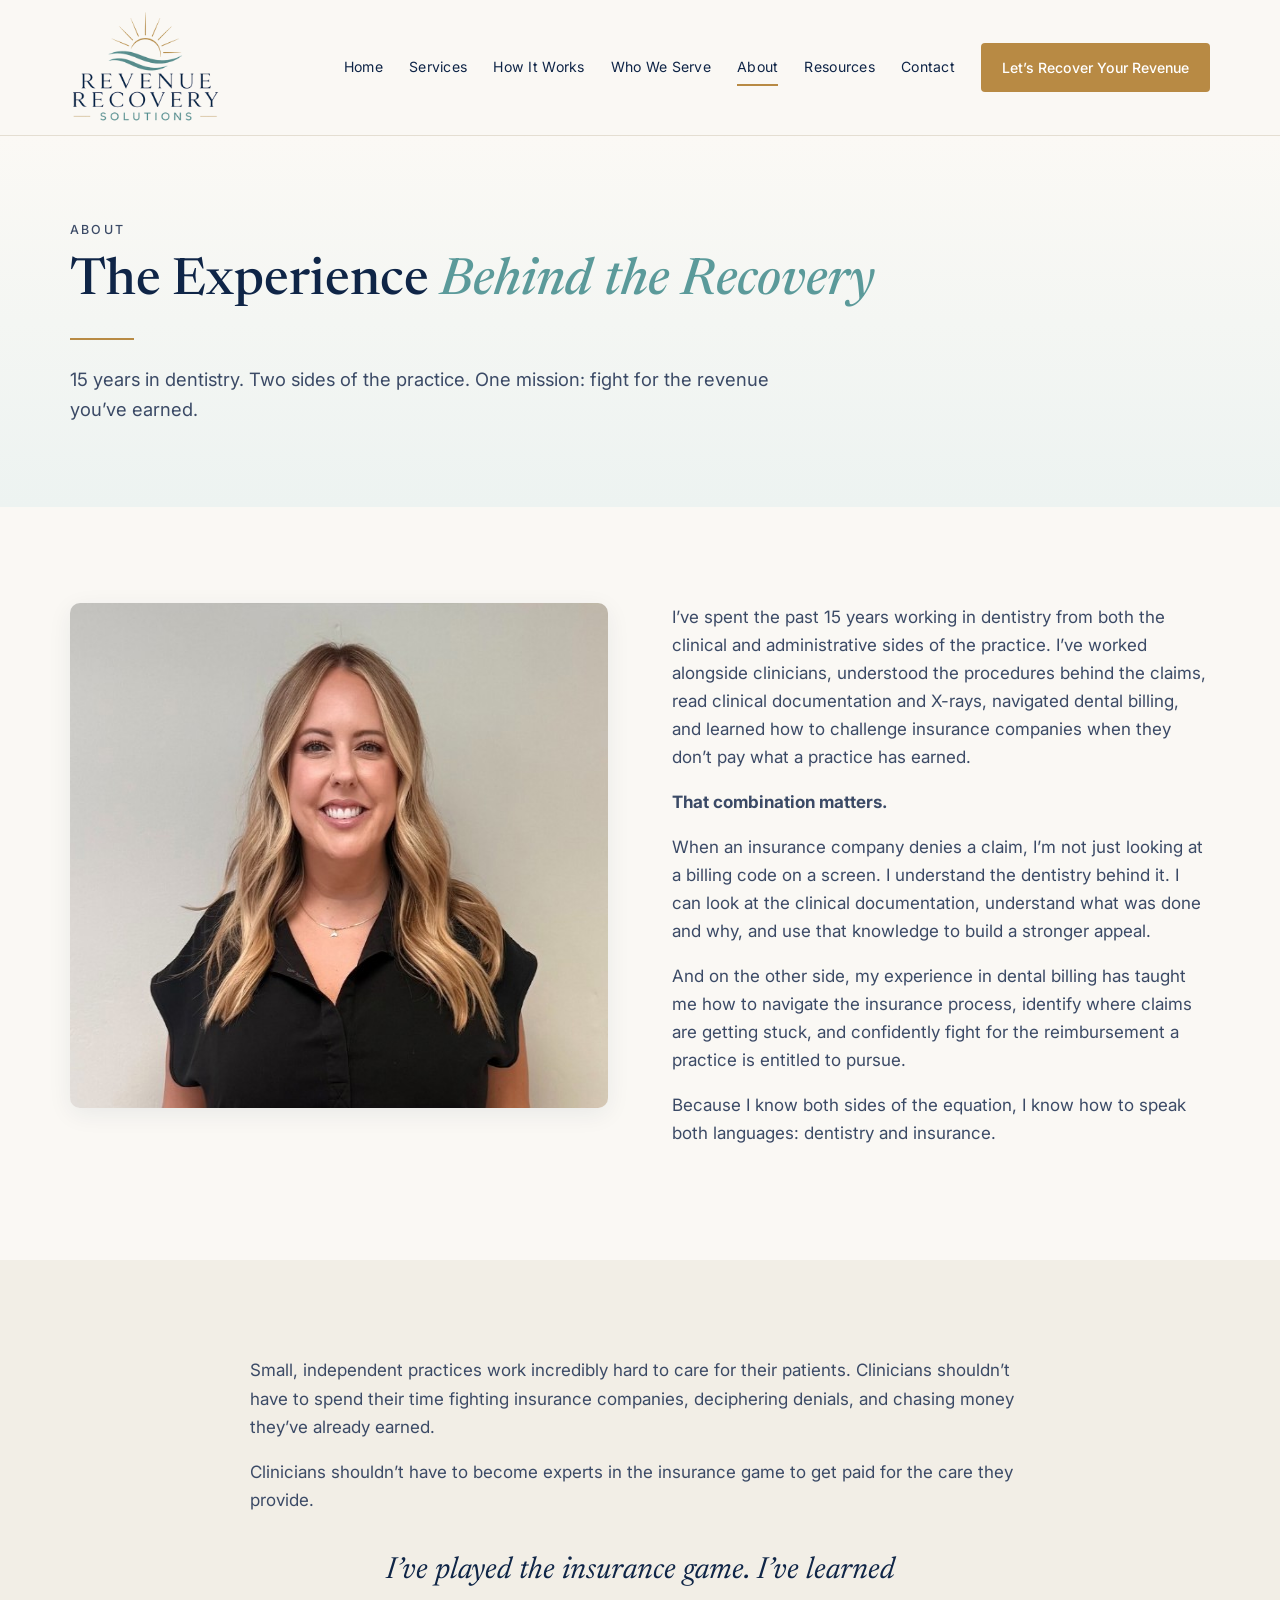
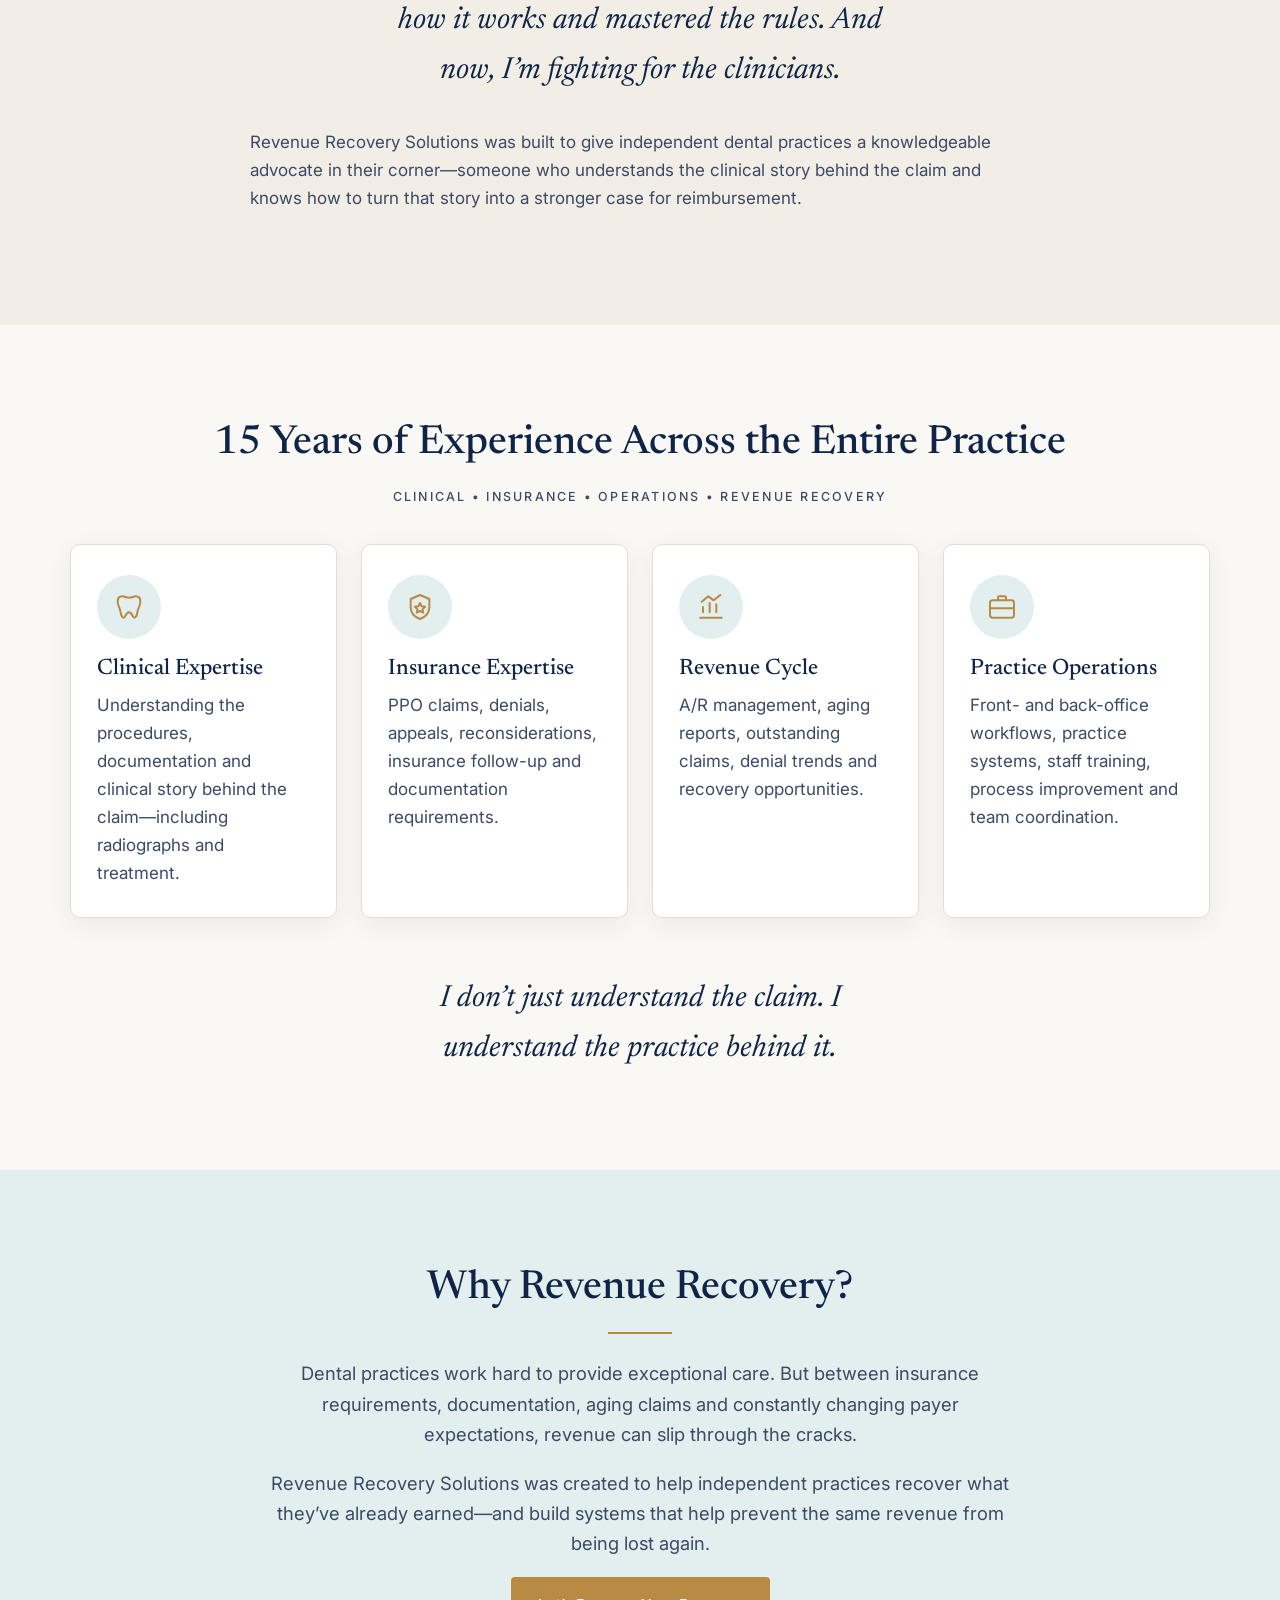
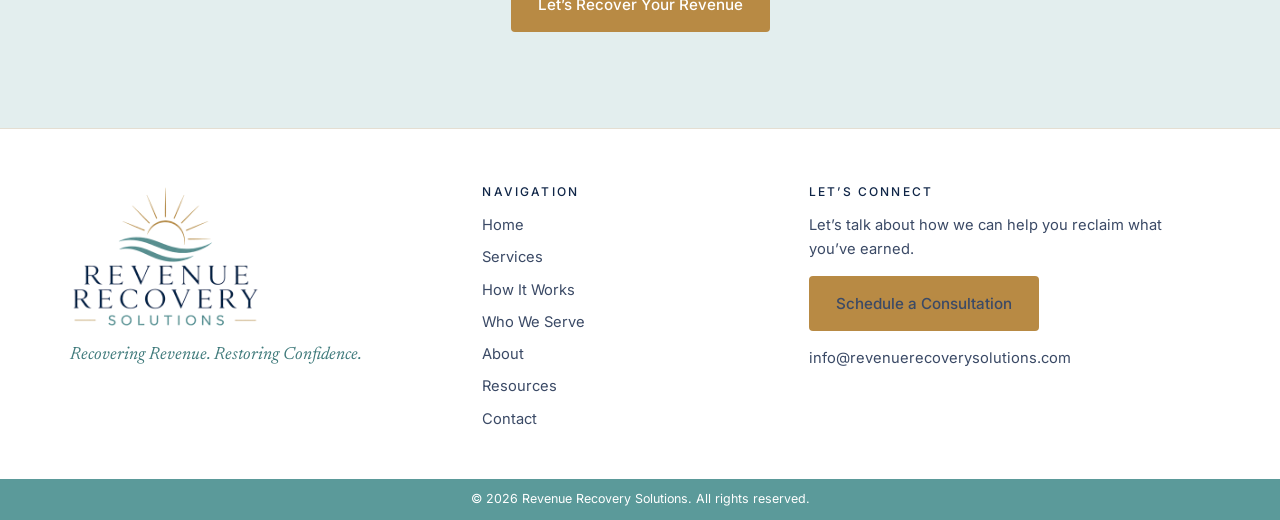
==== about.html @ 4d82f550 "Site Test" ====
<!doctype html>
<html lang="en">
<head>
<meta charset="utf-8">
<meta name="viewport" content="width=device-width, initial-scale=1">
<title>About | Revenue Recovery Solutions</title>
<meta name="description" content="15 years in dentistry across clinical, insurance and operations. Revenue Recovery Solutions fights for the revenue independent practices have earned.">
<link rel="icon" href="favicon.svg" type="image/svg+xml">
<link rel="icon" href="favicon.ico" sizes="48x48">
<link rel="apple-touch-icon" href="apple-touch-icon.png">
<meta name="theme-color" content="#0f2547">
<link rel="preconnect" href="https://fonts.googleapis.com">
<link rel="preconnect" href="https://fonts.gstatic.com" crossorigin>
<link href="https://fonts.googleapis.com/css2?family=Inter:wght@400;500;600&family=Newsreader:ital,opsz,wght@0,6..72,400;0,6..72,500;1,6..72,400&display=swap" rel="stylesheet">
<link rel="stylesheet" href="css/styles.css">
</head>
<body>
<header id="site-header"></header>

<main>
  <section class="page-hero">
    <div class="container">
      <p class="eyebrow">About</p>
      <h1>The Experience <em>Behind the Recovery</em></h1>
      <hr class="rule">
      <p class="lead">15 years in dentistry. Two sides of the practice. One mission: fight for the revenue you&rsquo;ve earned.</p>
    </div>
  </section>

  <section class="section">
    <div class="container split" style="align-items:start">
      <div class="reveal">
        <img class="about-photo" src="assets/aboutPic.jpg" alt="Founder of Revenue Recovery Solutions" width="600" height="505">
      </div>
      <div class="reveal">
        <p>I&rsquo;ve spent the past 15 years working in dentistry from both the clinical and administrative sides of the practice. I&rsquo;ve worked alongside clinicians, understood the procedures behind the claims, read clinical documentation and X-rays, navigated dental billing, and learned how to challenge insurance companies when they don&rsquo;t pay what a practice has earned.</p>
        <p><strong>That combination matters.</strong></p>
        <p>When an insurance company denies a claim, I&rsquo;m not just looking at a billing code on a screen. I understand the dentistry behind it. I can look at the clinical documentation, understand what was done and why, and use that knowledge to build a stronger appeal.</p>
        <p>And on the other side, my experience in dental billing has taught me how to navigate the insurance process, identify where claims are getting stuck, and confidently fight for the reimbursement a practice is entitled to pursue.</p>
        <p>Because I know both sides of the equation, I know how to speak both languages: dentistry and insurance.</p>
      </div>
    </div>
  </section>

  <section class="section alt">
    <div class="narrow reveal">
      <p>Small, independent practices work incredibly hard to care for their patients. Clinicians shouldn&rsquo;t have to spend their time fighting insurance companies, deciphering denials, and chasing money they&rsquo;ve already earned.</p>
      <p>Clinicians shouldn&rsquo;t have to become experts in the insurance game to get paid for the care they provide.</p>
      <p class="pullquote" style="margin:32px auto">I&rsquo;ve played the insurance game. I&rsquo;ve learned how it works and mastered the rules. And now, I&rsquo;m fighting for the clinicians.</p>
      <p>Revenue Recovery Solutions was built to give independent dental practices a knowledgeable advocate in their corner&mdash;someone who understands the clinical story behind the claim and knows how to turn that story into a stronger case for reimbursement.</p>
    </div>
  </section>

  <section class="section">
    <div class="container center">
      <h2 class="reveal">15 Years of Experience Across the Entire Practice</h2>
      <p class="eyebrow reveal">Clinical &bull; Insurance &bull; Operations &bull; Revenue Recovery</p>
      <div class="grid g4" style="margin-top:36px;text-align:left">
        <div class="card reveal"><i data-icon="tooth"></i><h3>Clinical Expertise</h3><p>Understanding the procedures, documentation and clinical story behind the claim&mdash;including radiographs and treatment.</p></div>
        <div class="card reveal"><i data-icon="shield"></i><h3>Insurance Expertise</h3><p>PPO claims, denials, appeals, reconsiderations, insurance follow-up and documentation requirements.</p></div>
        <div class="card reveal"><i data-icon="chart"></i><h3>Revenue Cycle</h3><p>A/R management, aging reports, outstanding claims, denial trends and recovery opportunities.</p></div>
        <div class="card reveal"><i data-icon="briefcase"></i><h3>Practice Operations</h3><p>Front- and back-office workflows, practice systems, staff training, process improvement and team coordination.</p></div>
      </div>
      <p class="pullquote reveal" style="margin-top:56px">I don&rsquo;t just understand the claim. I understand the practice behind it.</p>
    </div>
  </section>

  <section class="section pale">
    <div class="narrow center reveal">
      <h2>Why Revenue Recovery?</h2>
      <hr class="rule">
      <p class="lead">Dental practices work hard to provide exceptional care. But between insurance requirements, documentation, aging claims and constantly changing payer expectations, revenue can slip through the cracks.</p>
      <p class="lead">Revenue Recovery Solutions was created to help independent practices recover what they&rsquo;ve already earned&mdash;and build systems that help prevent the same revenue from being lost again.</p>
      <a class="btn btn-gold" href="contact.html">Let&rsquo;s Recover Your Revenue</a>
    </div>
  </section>
</main>

<footer id="site-footer"></footer>
<script src="js/main.js"></script>
</body>
</html>
---- css/styles.css ----
/* Revenue Recovery Solutions — modern coastal */
:root {
  --navy: #0f2547;
  --navy-soft: #3b4a66;
  --teal: #5b9a9a;
  --teal-dark: #3f7a7b;
  --teal-pale: #e3eeee;
  --gold: #b88a44;
  --gold-dark: #9c7335;
  --cream: #faf8f4;
  --sand: #f2eee6;
  --white: #fff;
  --line: #e4ded2;
  --shadow: 0 6px 24px rgba(15, 37, 71, 0.07);
  --radius: 10px;
  --serif: "Newsreader", Georgia, "Times New Roman", serif;
  --sans: "Inter", system-ui, -apple-system, "Segoe UI", sans-serif;
}

*, *::before, *::after { box-sizing: border-box; }
html { scroll-behavior: smooth; }
body {
  margin: 0;
  font-family: var(--sans);
  color: var(--navy-soft);
  background: var(--cream);
  line-height: 1.65;
  font-size: 17px;
}
img { max-width: 100%; display: block; }
a { color: var(--teal-dark); }
h1, h2, h3, h4 { font-family: var(--serif); color: var(--navy); font-weight: 500; line-height: 1.15; margin: 0 0 .5em; }
h1 { font-size: clamp(2.4rem, 5.5vw, 4rem); }
h2 { font-size: clamp(1.8rem, 3.4vw, 2.5rem); }
h3 { font-size: 1.4rem; }
p { margin: 0 0 1em; }
em, .accent { color: var(--teal); font-style: italic; }

.container { width: min(1140px, 100% - 40px); margin-inline: auto; }
.narrow { width: min(780px, 100% - 40px); margin-inline: auto; }
.section { padding: clamp(56px, 8vw, 96px) 0; }
.section.alt { background: var(--sand); }
.section.pale { background: var(--teal-pale); }
.center { text-align: center; }
.rule { width: 64px; height: 2px; background: var(--gold); border: 0; margin: 20px 0 24px; }
.center .rule { margin-inline: auto; }
.eyebrow { font-size: .78rem; letter-spacing: .18em; text-transform: uppercase; color: var(--navy-soft); font-weight: 500; }
.lead { font-size: 1.15rem; max-width: 62ch; }
.center .lead { margin-inline: auto; }

/* Buttons */
.btn {
  display: inline-block; padding: 14px 26px; border-radius: 4px; font-weight: 500; font-size: .95rem;
  text-decoration: none; border: 1.5px solid transparent; cursor: pointer; font-family: var(--sans);
  transition: background .2s, color .2s, border-color .2s, transform .2s;
}
.btn:hover { transform: translateY(-1px); }
.btn-gold { background: var(--gold); color: #fff; }
.btn-gold:hover { background: var(--gold-dark); }
.btn-outline { background: transparent; color: var(--teal-dark); border-color: var(--teal); }
.btn-outline:hover { background: var(--teal-pale); }
.btn-row { display: flex; gap: 14px; flex-wrap: wrap; }

/* Header */
.site-header { position: sticky; top: 0; z-index: 50; background: rgba(250, 248, 244, .95); backdrop-filter: blur(8px); border-bottom: 1px solid var(--line); }
.header-inner { display: flex; align-items: center; justify-content: space-between; gap: 20px; padding: 10px 0; }
.logo {
  display: block; width: 150px; aspect-ratio: 1030 / 790; flex: none;
  background: url("../assets/logo-420.png") center / contain no-repeat;
}
.nav { display: flex; align-items: center; gap: 26px; }
.nav a.link { text-decoration: none; color: var(--navy); font-size: .88rem; letter-spacing: .02em; padding: 6px 0; border-bottom: 2px solid transparent; }
.nav a.link:hover, .nav a.link.active { border-color: var(--gold); }
.nav .btn { padding: 12px 20px; font-size: .88rem; color: #fff; }
.menu-toggle { display: none; background: none; border: 1px solid var(--line); border-radius: 6px; padding: 8px 12px; font-size: 1rem; color: var(--navy); cursor: pointer; }

@media (max-width: 1020px) {
  .menu-toggle { display: block; }
  .nav {
    display: none; position: absolute; top: 100%; left: 0; right: 0; flex-direction: column; align-items: flex-start;
    gap: 0; background: var(--cream); padding: 12px 20px 22px; border-bottom: 1px solid var(--line);
  }
  .nav.open { display: flex; }
  .nav a.link { padding: 12px 0; width: 100%; border-bottom: 1px solid var(--line); }
  .nav .btn { margin-top: 16px; }
}

/* Hero */
.hero { position: relative; overflow: hidden; background: linear-gradient(180deg, #fbf9f5 0%, #eef3f1 100%); padding: clamp(60px, 9vw, 120px) 0 clamp(90px, 12vw, 150px); }
.hero::after {
  content: ""; position: absolute; right: 0; bottom: 0; width: min(46vw, 640px); aspect-ratio: 344 / 420;
  background: url("../assets/Coastal Dental Revenue Recovery Homepage.png") 100% 7.1% / 251% auto no-repeat;
  -webkit-mask-image: linear-gradient(90deg, transparent, #000 45%); mask-image: linear-gradient(90deg, transparent, #000 45%);
  opacity: .9; pointer-events: none;
}
.hero-inner { position: relative; z-index: 1; }
.hero p.lead { max-width: 44ch; }
.hero .tags { margin-top: 36px; font-size: .75rem; letter-spacing: .2em; text-transform: uppercase; color: var(--navy-soft); }
.hero .tags span { color: var(--gold); margin: 0 10px; }
.wave { position: absolute; left: 0; right: 0; bottom: -1px; height: 70px; z-index: 2; }
@media (max-width: 760px) { .hero::after { opacity: .3; width: 90vw; } }

/* Page header (inner pages) */
.page-hero { background: linear-gradient(180deg, #fbf9f5, #edf3f1); padding: clamp(48px, 7vw, 84px) 0 clamp(40px, 6vw, 64px); }
.page-hero h1 { font-size: clamp(2.1rem, 4.5vw, 3.2rem); }

/* Cards */
.grid { display: grid; gap: 24px; }
.g2 { grid-template-columns: repeat(2, 1fr); }
.g3 { grid-template-columns: repeat(3, 1fr); }
.g4 { grid-template-columns: repeat(4, 1fr); }
@media (max-width: 960px) { .g4 { grid-template-columns: repeat(2, 1fr); } .g3 { grid-template-columns: repeat(2, 1fr); } }
@media (max-width: 640px) { .g2, .g3, .g4 { grid-template-columns: 1fr; } }
.card { background: var(--white); border: 1px solid var(--line); border-radius: var(--radius); padding: 30px 26px; box-shadow: var(--shadow); }
.card.centered { text-align: center; }
.card h3 { margin-bottom: .35em; }
.card p:last-child { margin-bottom: 0; }
.icon { width: 64px; height: 64px; border-radius: 50%; background: var(--teal-pale); display: grid; place-items: center; margin-bottom: 18px; }
.centered .icon { margin-inline: auto; }
.icon svg { width: 32px; height: 32px; stroke: var(--gold); fill: none; stroke-width: 1.5; stroke-linecap: round; stroke-linejoin: round; }
.card .mini-rule { width: 28px; height: 2px; background: var(--gold); margin: 10px auto 12px; }

/* Split */
.split { display: grid; grid-template-columns: 1fr 1fr; gap: clamp(28px, 5vw, 64px); align-items: center; }
@media (max-width: 820px) { .split { grid-template-columns: 1fr; } }
.photo-meeting {
  min-height: 340px; border-radius: var(--radius);
  background: url("../assets/Coastal Dental Revenue Recovery Homepage.png") 0% 55.7% / 191% auto no-repeat;
}

/* Callout band */
.band { display: flex; gap: 16px; align-items: center; background: var(--teal-pale); border: 1px solid #d3e3e3; border-radius: var(--radius); padding: 20px 26px; }
.band h3 { margin: 0; font-size: 1.2rem; }
.band p { margin: 0; font-size: .95rem; }
.band svg { width: 40px; height: 40px; flex: none; stroke: var(--gold); fill: none; stroke-width: 1.5; stroke-linecap: round; stroke-linejoin: round; }

/* Services */
.cat-head { display: flex; align-items: baseline; gap: 16px; margin-bottom: 24px; }
.cat-num { font-family: var(--serif); font-size: 2.6rem; color: var(--gold); line-height: 1; }
.checklist { list-style: none; padding: 0; margin: 0; columns: 2; column-gap: 40px; }
.checklist li { padding: 8px 0 8px 28px; position: relative; break-inside: avoid; }
.checklist li::before { content: ""; position: absolute; left: 0; top: 15px; width: 12px; height: 7px; border-left: 2px solid var(--gold); border-bottom: 2px solid var(--gold); transform: rotate(-45deg); }
.single-col { columns: 1; }
@media (max-width: 700px) { .checklist { columns: 1; } }
.no-list { list-style: none; padding: 0; margin: 0; }
.no-list li { padding: 8px 0 8px 28px; position: relative; }
.no-list li::before { content: "×"; position: absolute; left: 4px; color: var(--navy-soft); font-size: 1.2rem; line-height: 1.5; }
.playbook-card { background: var(--white); border: 1px solid var(--line); border-top: 3px solid var(--gold); border-radius: var(--radius); padding: 20px 22px; }
.playbook-card .eyebrow { color: var(--teal-dark); }
.playbook-card h4 { font-size: 1.1rem; margin: 4px 0 4px; }
.playbook-card p { font-size: .92rem; margin: 0; }

/* Steps */
.steps { display: grid; gap: 22px; }
.step { display: grid; grid-template-columns: 90px 1fr; gap: 20px; background: var(--white); border: 1px solid var(--line); border-radius: var(--radius); padding: 28px; box-shadow: var(--shadow); }
.step-num { font-family: var(--serif); font-size: 3rem; color: var(--gold); line-height: 1; }
.step h3 { margin-bottom: .2em; }
.step .sub { color: var(--teal-dark); font-style: italic; font-family: var(--serif); font-size: 1.15rem; margin-bottom: .8em; }
.step ul { margin: 0; padding-left: 1.1em; columns: 2; column-gap: 32px; }
.step li { margin-bottom: 4px; break-inside: avoid; }
@media (max-width: 700px) { .step { grid-template-columns: 1fr; gap: 6px; } .step ul { columns: 1; } }

/* Sample report */
.report { background: var(--white); border: 1px solid var(--line); border-radius: var(--radius); box-shadow: var(--shadow); overflow: hidden; }
.report-head { background: var(--navy); color: #fff; padding: 18px 26px; display: flex; justify-content: space-between; align-items: center; flex-wrap: wrap; gap: 8px; }
.report-head h3 { color: #fff; margin: 0; font-size: 1.25rem; }
.sample-tag { font-size: .72rem; letter-spacing: .15em; text-transform: uppercase; background: var(--gold); color: #fff; padding: 4px 10px; border-radius: 3px; }
.report table { width: 100%; border-collapse: collapse; }
.report td { padding: 14px 26px; border-bottom: 1px solid var(--line); }
.report td:last-child { text-align: right; font-weight: 600; color: var(--navy); font-family: var(--serif); font-size: 1.15rem; }
.report .action { padding: 22px 26px; background: var(--teal-pale); }
.report .action strong { display: block; font-size: .78rem; letter-spacing: .15em; text-transform: uppercase; color: var(--teal-dark); margin-bottom: 4px; }

/* Who we serve */
.pillars { font-family: var(--serif); font-size: clamp(1.6rem, 3vw, 2.2rem); color: var(--navy); }

/* About */
.about-photo { border-radius: var(--radius); box-shadow: var(--shadow); width: 100%; }
.pullquote { font-family: var(--serif); font-size: clamp(1.4rem, 2.6vw, 1.9rem); color: var(--navy); font-style: italic; text-align: center; max-width: 30ch; margin: 0 auto; }

/* Resources */
.article-card { display: flex; flex-direction: column; }
.article-card .tag { font-size: .72rem; letter-spacing: .15em; text-transform: uppercase; color: var(--gold-dark); margin-bottom: 8px; }
.article-card .soon { margin-top: auto; padding-top: 14px; font-size: .85rem; color: var(--teal-dark); }
.download { background: var(--navy); color: #d9e1ee; border-radius: var(--radius); padding: clamp(30px, 5vw, 56px); }
.download h2 { color: #fff; }
.download .eyebrow { color: var(--gold); }
.inline-form { display: flex; gap: 10px; flex-wrap: wrap; margin-top: 18px; }
.inline-form input { flex: 1 1 240px; padding: 14px; border-radius: 4px; border: 0; font: inherit; }

/* Form */
.form-card { background: var(--white); border: 1px solid var(--line); border-radius: var(--radius); padding: clamp(24px, 4vw, 44px); box-shadow: var(--shadow); }
.form-grid { display: grid; grid-template-columns: 1fr 1fr; gap: 18px; }
.form-grid .full { grid-column: 1 / -1; }
@media (max-width: 640px) { .form-grid { grid-template-columns: 1fr; } }
label, legend { display: block; font-size: .88rem; font-weight: 500; color: var(--navy); margin-bottom: 6px; padding: 0; }
input[type=text], input[type=email], input[type=tel], input[type=number], select, textarea {
  width: 100%; padding: 12px 14px; border: 1px solid #cfc8b9; border-radius: 6px; font: inherit; background: #fff; color: var(--navy);
}
input:focus, select:focus, textarea:focus { outline: 2px solid var(--teal); outline-offset: 1px; }
textarea { min-height: 130px; resize: vertical; }
fieldset { border: 0; padding: 0; margin: 0; }
.checks { display: grid; grid-template-columns: 1fr 1fr; gap: 10px 20px; }
@media (max-width: 640px) { .checks { grid-template-columns: 1fr; } }
.checks label { display: flex; gap: 10px; align-items: center; font-weight: 400; margin: 0; cursor: pointer; }
.checks input { width: 18px; height: 18px; accent-color: var(--gold); }
.notice { font-size: .88rem; background: var(--sand); border-left: 3px solid var(--gold); padding: 12px 16px; border-radius: 4px; }
.hp { position: absolute; left: -9999px; }
.form-status { margin-top: 14px; font-weight: 500; }

/* CTA band */
.cta { background: var(--navy); color: #d9e1ee; text-align: center; }
.cta h2 { color: #fff; }

/* Footer */
.site-footer { background: var(--white); border-top: 1px solid var(--line); padding: 56px 0 0; font-size: .92rem; }
.footer-grid { display: grid; grid-template-columns: 1.3fr 1fr 1.4fr; gap: 40px; padding-bottom: 40px; }
@media (max-width: 760px) { .footer-grid { grid-template-columns: 1fr; } }
.site-footer h4 { font-family: var(--sans); font-size: .75rem; letter-spacing: .18em; text-transform: uppercase; color: var(--navy); margin-bottom: 14px; }
.site-footer ul { list-style: none; padding: 0; margin: 0; }
.site-footer li { margin-bottom: 8px; }
.site-footer a { color: var(--navy-soft); text-decoration: none; }
.site-footer a:hover { color: var(--gold-dark); }
.site-footer .logo { width: 190px; }
.footer-tag { font-family: var(--serif); font-style: italic; color: var(--teal-dark); font-size: 1.1rem; margin-top: 10px; }
.footer-bar { background: var(--teal); color: #fff; text-align: center; padding: 10px; font-size: .78rem; }

/* Reveal */
.reveal { opacity: 0; transform: translateY(14px); transition: opacity .6s ease, transform .6s ease; }
.reveal.in { opacity: 1; transform: none; }
@media (prefers-reduced-motion: reduce) { .reveal { opacity: 1; transform: none; transition: none; } html { scroll-behavior: auto; } }
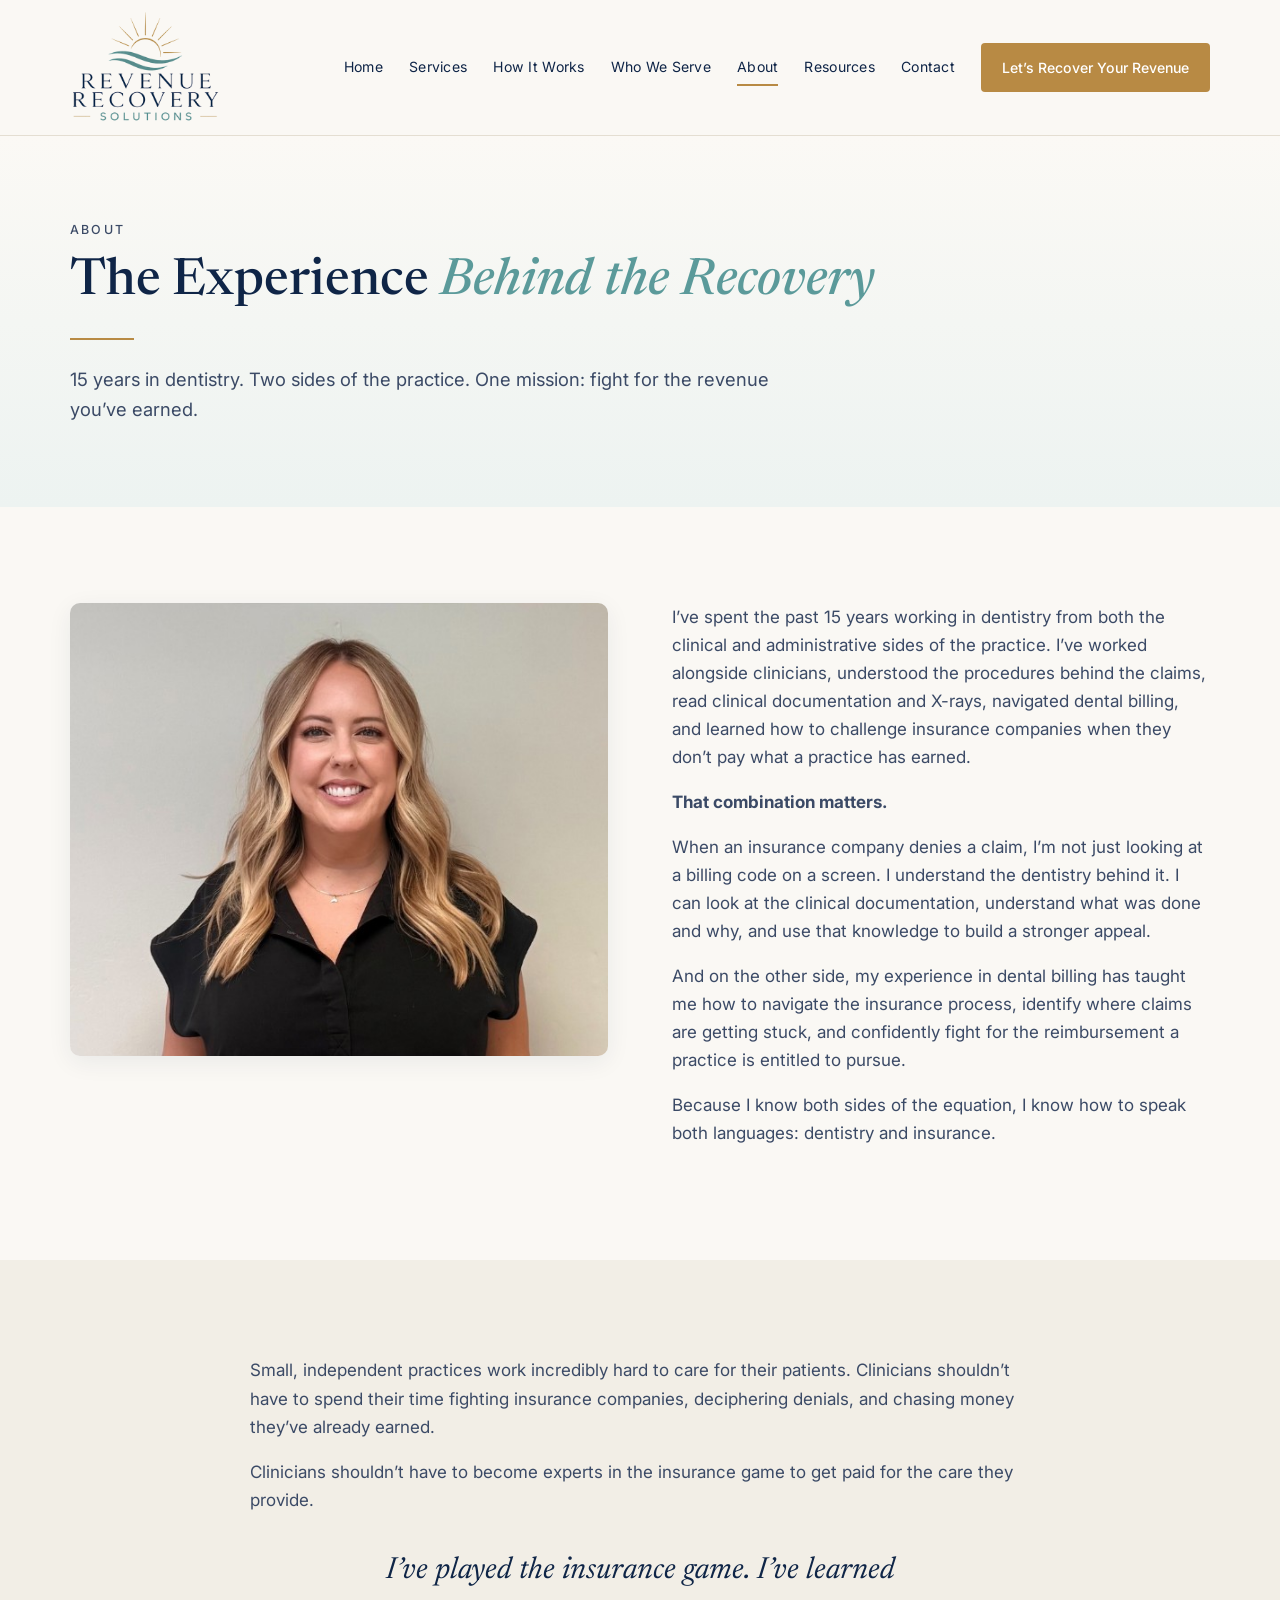
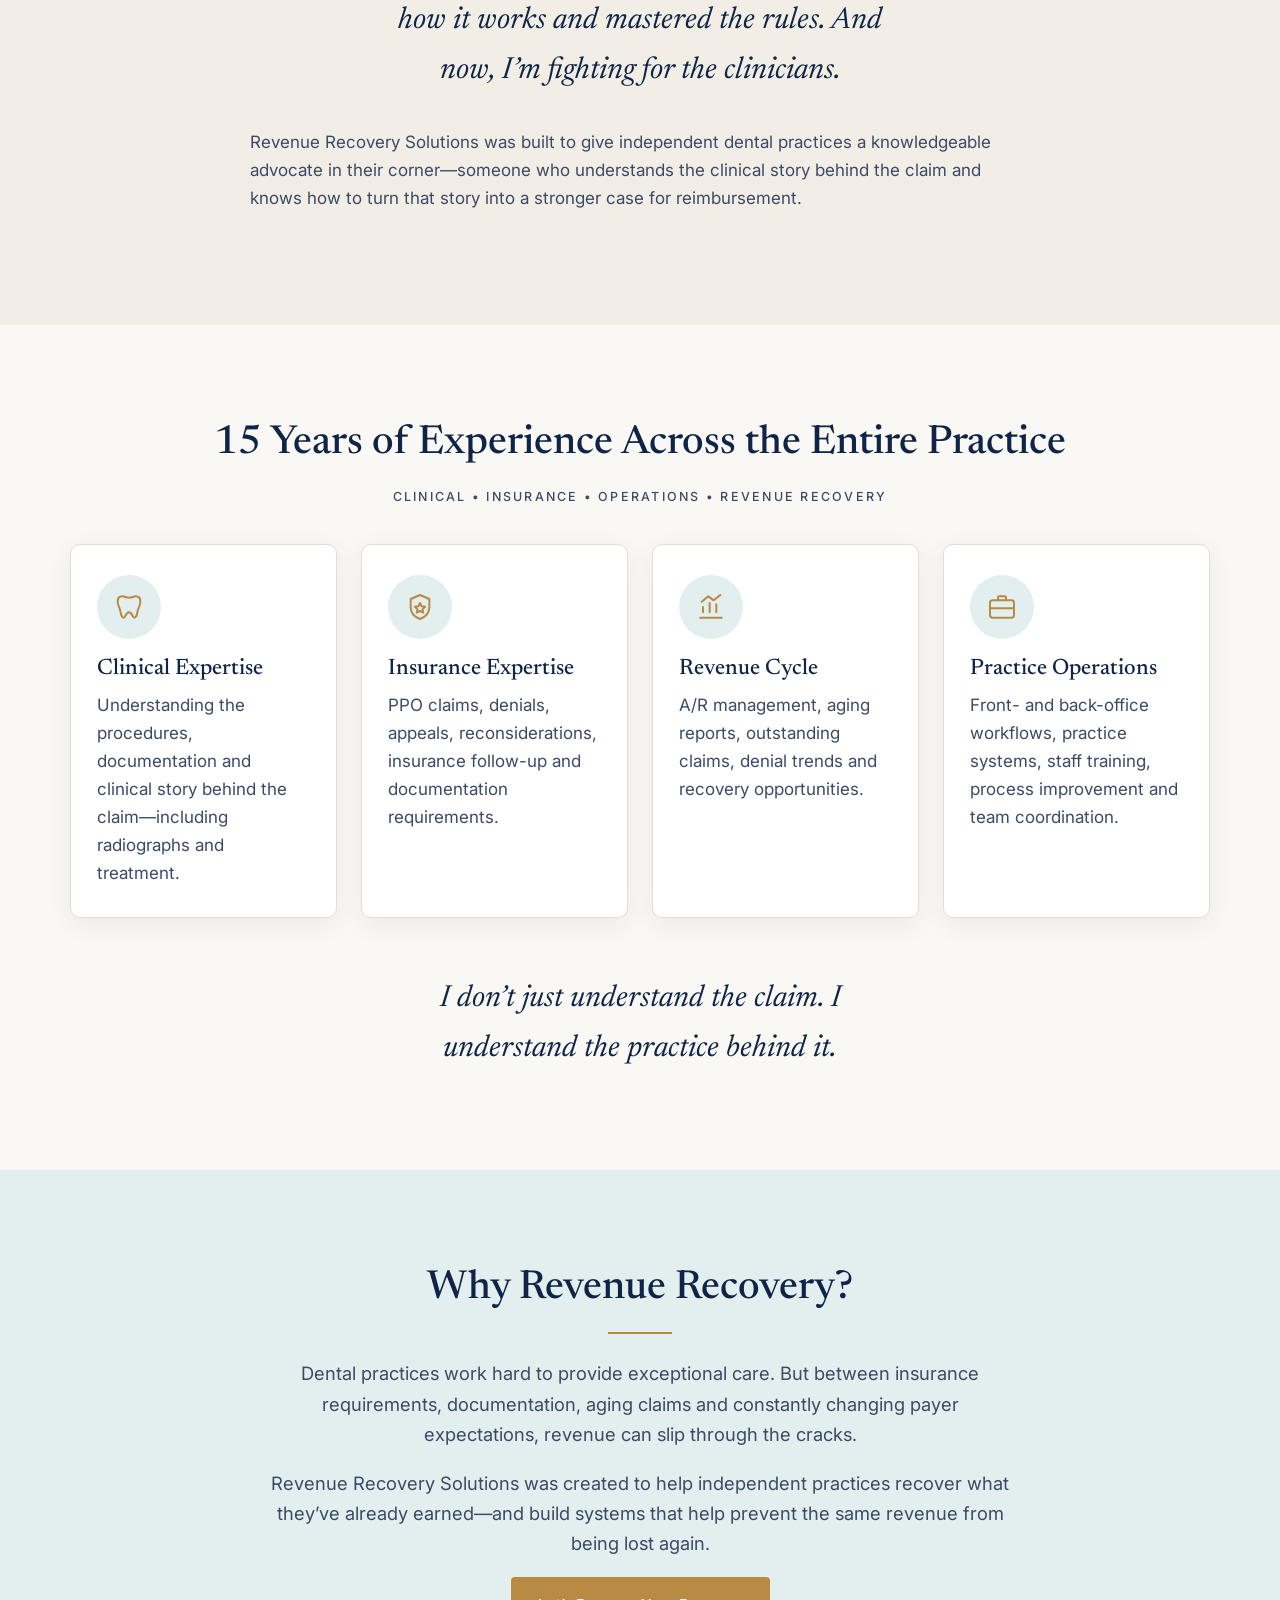
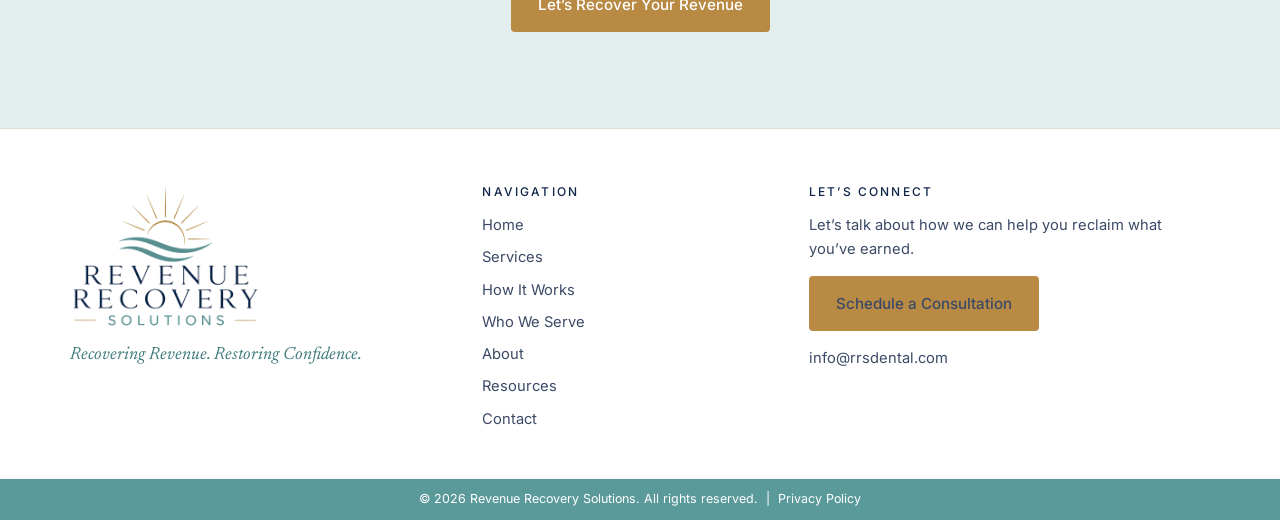
==== commit a656271b: "SEO/Security/Cookies policy" ====
--- a/about.html
+++ b/about.html
@@ -5,6 +5,14 @@
 <meta name="viewport" content="width=device-width, initial-scale=1">
 <title>About | Revenue Recovery Solutions</title>
 <meta name="description" content="15 years in dentistry across clinical, insurance and operations. Revenue Recovery Solutions fights for the revenue independent practices have earned.">
+<link rel="canonical" href="https://rrsdental.com/about.html">
+<meta property="og:type" content="website">
+<meta property="og:site_name" content="Revenue Recovery Solutions">
+<meta property="og:title" content="About | Revenue Recovery Solutions">
+<meta property="og:description" content="15 years in dentistry across clinical, insurance and operations. Revenue Recovery Solutions fights for the revenue independent practices have earned.">
+<meta property="og:url" content="https://rrsdental.com/about.html">
+<meta property="og:image" content="https://rrsdental.com/assets/og-image.png">
+<meta name="twitter:card" content="summary_large_image">
 <link rel="icon" href="favicon.svg" type="image/svg+xml">
 <link rel="icon" href="favicon.ico" sizes="48x48">
 <link rel="apple-touch-icon" href="apple-touch-icon.png">
--- a/css/styles.css
+++ b/css/styles.css
@@ -175,7 +175,7 @@
 .pillars { font-family: var(--serif); font-size: clamp(1.6rem, 3vw, 2.2rem); color: var(--navy); }
 
 /* About */
-.about-photo { border-radius: var(--radius); box-shadow: var(--shadow); width: 100%; }
+.about-photo { border-radius: var(--radius); box-shadow: var(--shadow); width: 100%; height: auto; }
 .pullquote { font-family: var(--serif); font-size: clamp(1.4rem, 2.6vw, 1.9rem); color: var(--navy); font-style: italic; text-align: center; max-width: 30ch; margin: 0 auto; }
 
 /* Resources */
